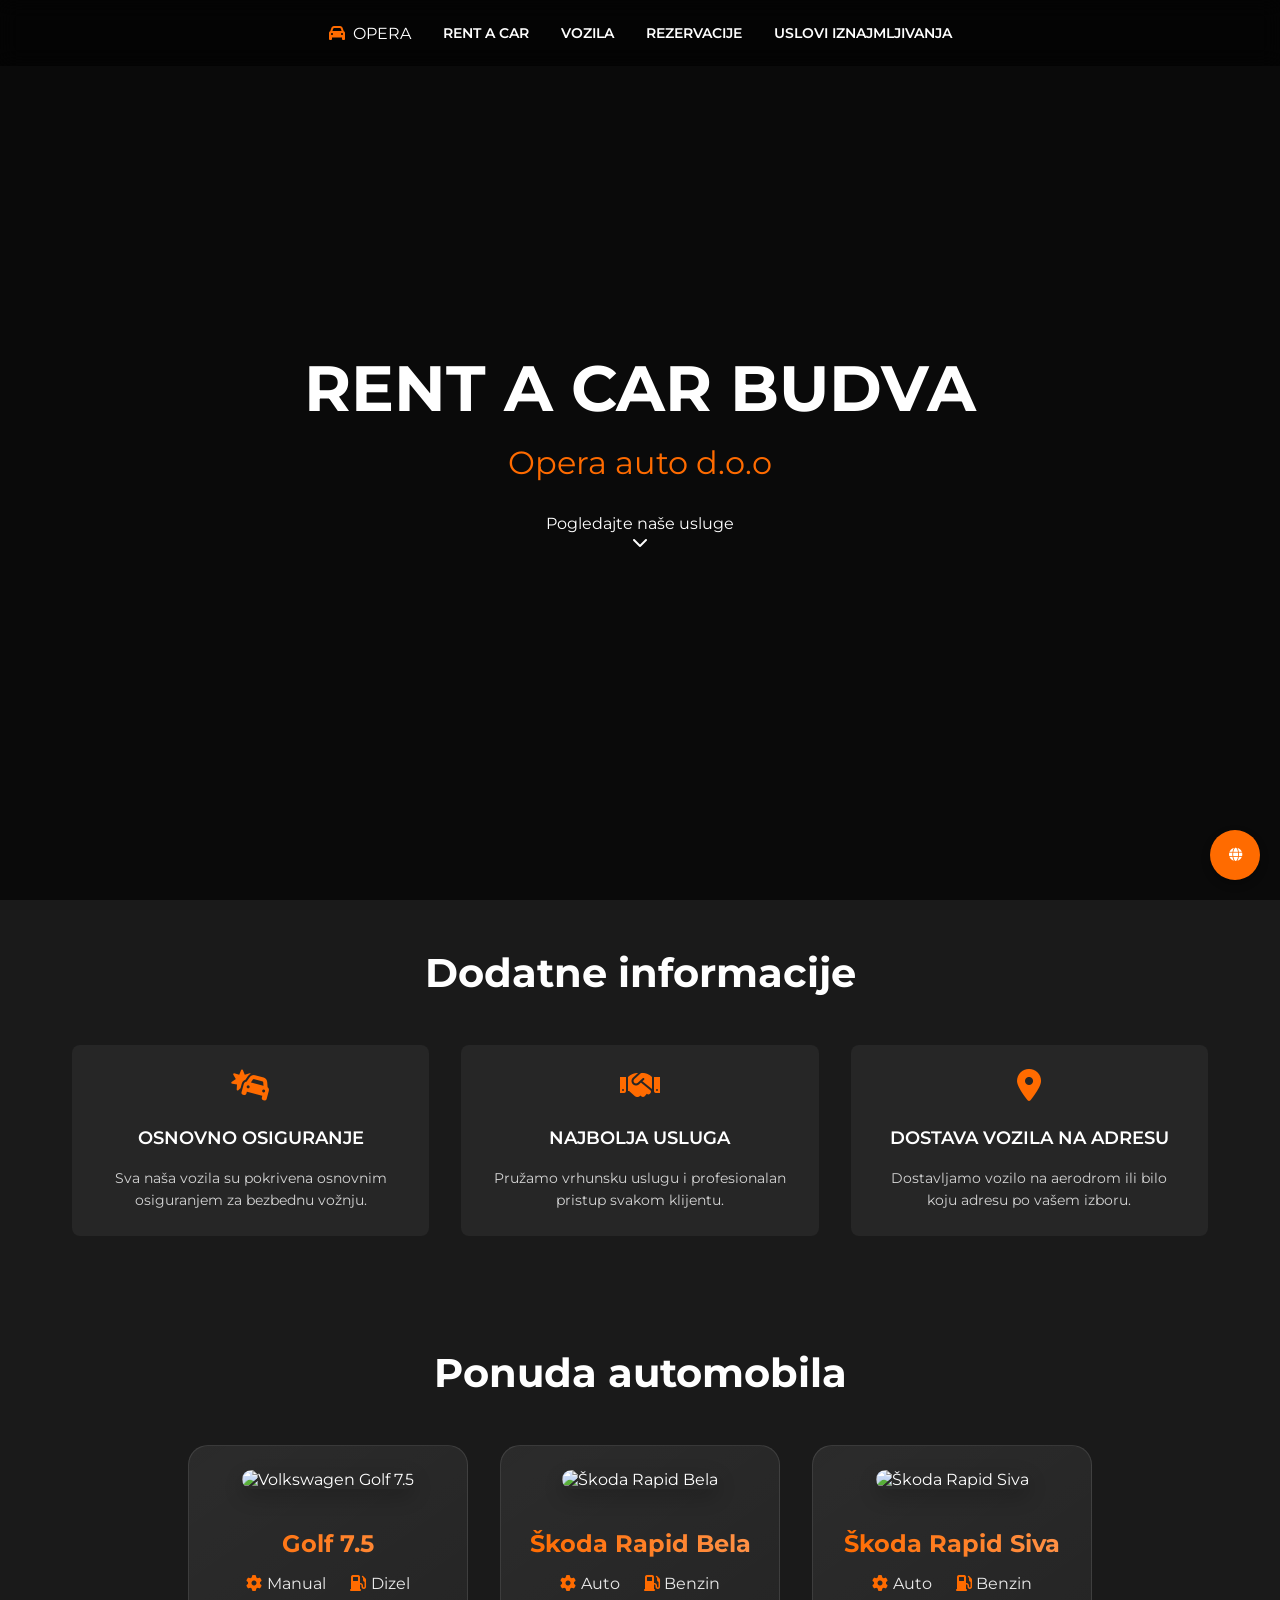
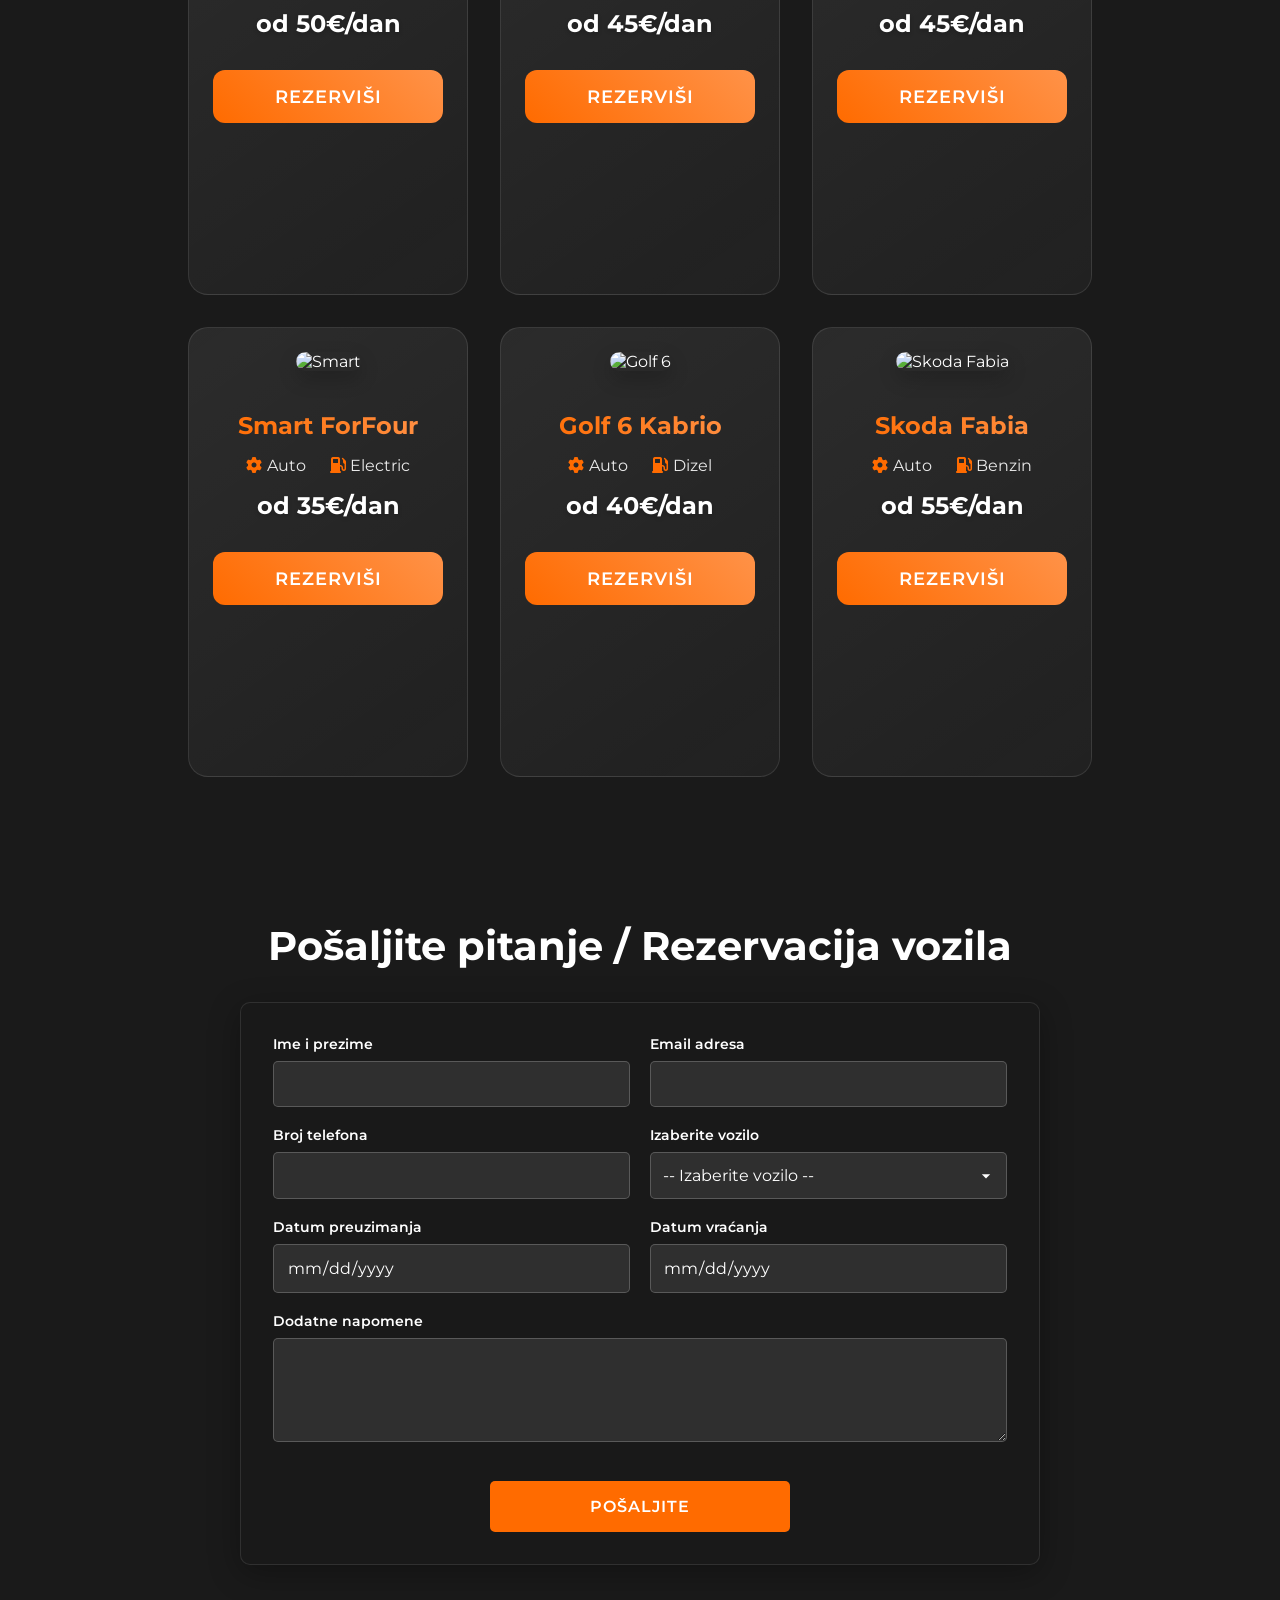
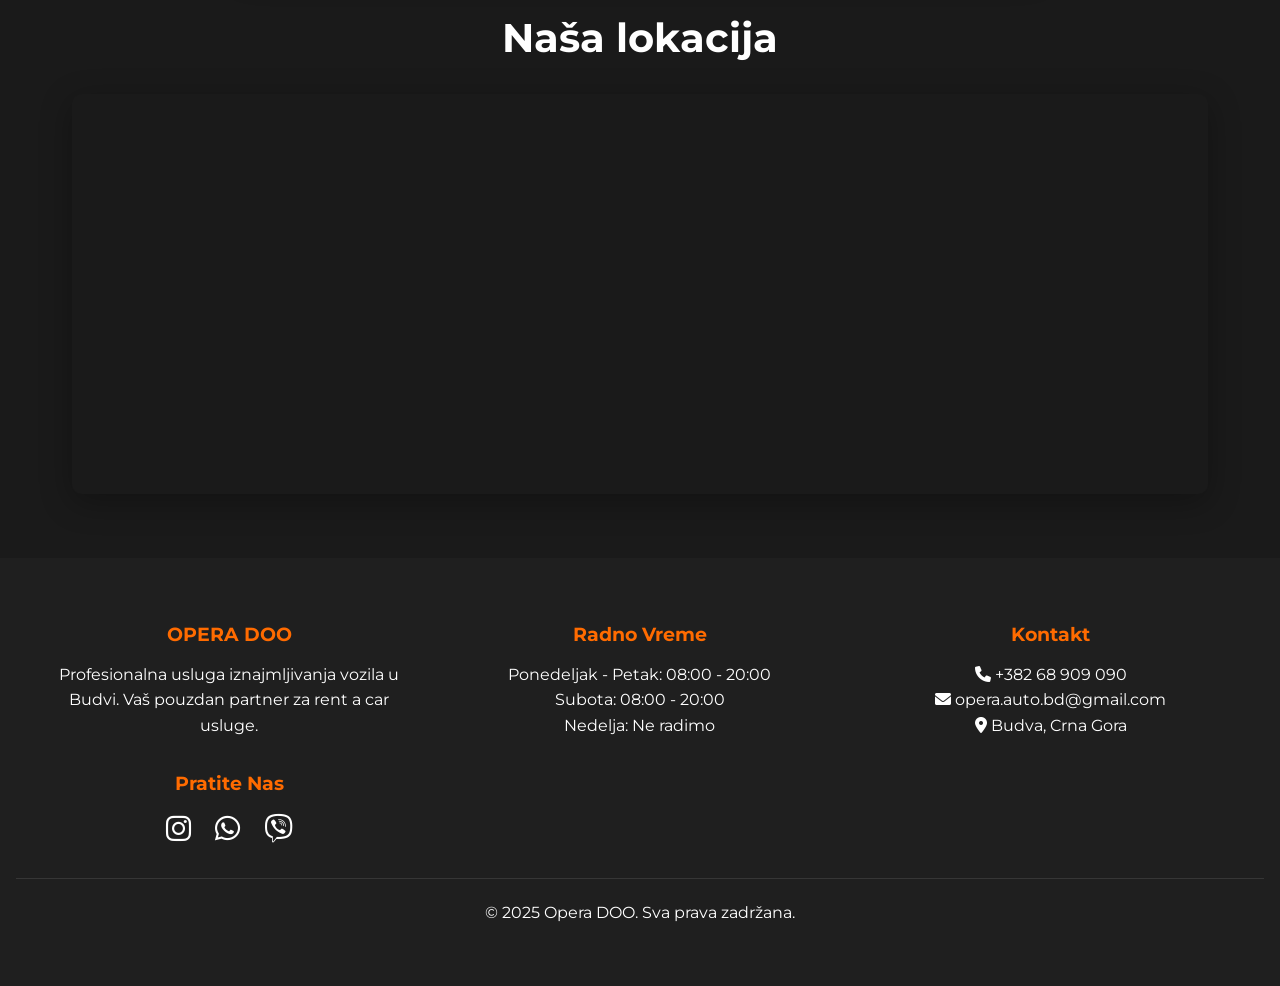
==== index.html @ 57159f8f "Add files via upload" ====
<!DOCTYPE html>
<html lang="sr">
<head>
    <meta charset="UTF-8">
    <meta name="viewport" content="width=device-width, initial-scale=1.0">
    <title>Rent a Car Budva - Opera Auto DOO</title>
    <link href="https://fonts.googleapis.com/css2?family=Montserrat:wght@400;600;700&display=swap" rel="stylesheet">
    <link rel="stylesheet" href="https://cdnjs.cloudflare.com/ajax/libs/font-awesome/6.0.0/css/all.min.css">
    <link rel="stylesheet" href="style.css">
    <script src="script.js"></script>
    <style>
        .language-switcher {
            position: fixed;
            bottom: 20px;
            right: 20px;
            z-index: 1000;
            background-color: var(--primary-color);
            color: white;
            border: none;
            border-radius: 50%;
            width: 50px;
            height: 50px;
            display: flex;
            justify-content: center;
            align-items: center;
            cursor: pointer;
            box-shadow: 0 4px 8px rgba(0, 0, 0, 0.3);
            transition: all 0.3s ease;
        }
        
        .language-switcher:hover {
            transform: scale(1.1);
            background-color: #ff8c00;
        }
    </style>
</head>
<body>
    <header>
        <nav>
            <button class="menu-btn" onclick="toggleMenu()">
                <i class="fas fa-bars"></i>
            </button>
            <div class="logo">
                <i class="fas fa-car"></i>
                <span>OPERA</span>
            </div>
            <div class="nav-links">
                <a href="#home" onclick="closeMenu()">RENT A CAR</a>
                <a href="#vehicles" onclick="closeMenu()">VOZILA</a>
                <a href="#reserve" onclick="closeMenu()">REZERVACIJE</a>
                <a href="uslovi.html" onclick="closeMenu()">USLOVI IZNAJMLJIVANJA</a>
  
                </div>
            </div>

        </nav>
    </header>

    <section class="hero" id="home">
        <div class="hero-content">
            <h1>RENT A CAR BUDVA</h1>
            <div class="company-name">Opera auto d.o.o</div>
            <div class="scroll-down">
                Pogledajte naše usluge
                <br>
                <i class="fas fa-chevron-down"></i>
            </div>
        </div>
    </section>

    <section class="services">
        <h2 class="section-title" style="color: var(--text-light)">Dodatne informacije
        </h2>
        <div class="services-grid">
            <div class="service-card">
                <i class="fas fa-car-crash"></i>
                <h3>Osnovno osiguranje</h3>
                <p>Sva naša vozila su pokrivena osnovnim osiguranjem za bezbednu vožnju.</p>
            </div>
            <div class="service-card">
                <i class="fas fa-handshake"></i>
                <h3>Najbolja usluga</h3>
                <p>Pružamo vrhunsku uslugu i profesionalan pristup svakom klijentu.</p>
            </div>
            <div class="service-card">
                <i class="fas fa-map-marker-alt"></i>
                <h3>Dostava vozila na adresu</h3>
                <p>Dostavljamo vozilo na aerodrom ili bilo koju adresu po vašem izboru.</p>
            </div>
        </div>
    </section>

    <section class="vehicles" id="vehicles">
        <h2 class="section-title" style="color: var(--text-light)">Ponuda automobila</h2>
        <div class="vehicles-grid">
            <div class="vehicle-card">
                <img src="https://i.ibb.co/8D1HxGc1/golf8.jpg" alt="Volkswagen Golf 7.5">
                <h3 class="vehicle-name">Golf 7.5</h3>
                <div class="vehicle-features">
                    <span><i class="fas fa-cog"></i> Manual</span>
                    <span><i class="fas fa-gas-pump"></i> Dizel</span>

                    
                </div>
                <div class="vehicle-price" style="color: white;">od 50€/dan</div>
                <button class="book-btn" onclick="scrollToReserve('golf7.5')">Rezerviši</button>
            </div>
            <div class="vehicle-card">
                <img src="https://i.ibb.co/BHzBR7Bv/skoda-bela.png" alt="Škoda Rapid Bela">
                <h3 class="vehicle-name">Škoda Rapid Bela</h3>
                <div class="vehicle-features">
                    <span><i class="fas fa-cog"></i> Auto</span>
                    <span><i class="fas fa-gas-pump"></i> Benzin</span>
                </div>
                <div class="vehicle-price" style="color: white;">od 45€/dan</div>
                <button class="book-btn" onclick="scrollToReserve('skoda-rapid-bela')">Rezerviši</button>
            </div>
            <div class="vehicle-card">
                <img src="https://i.ibb.co/yBQSq7Pt/skoda-siva.jpg" alt="Škoda Rapid Siva">
                <h3 class="vehicle-name">Škoda Rapid Siva</h3>
                <div class="vehicle-features">
                    <span><i class="fas fa-cog"></i> Auto</span>
                    <span><i class="fas fa-gas-pump"></i> Benzin</span>
                </div>
                <div class="vehicle-price" style="color: white;">od 45€/dan</div>
                <button class="book-btn" onclick="scrollToReserve('skoda-rapid-siva')">Rezerviši</button>
            </div>
            <div class="vehicle-card">
                <img src="https://i.ibb.co/FLKcn4cT/smart-plavi.jpg" alt="Smart">
                <h3 class="vehicle-name">Smart ForFour</h3>
                <div class="vehicle-features">
                    <span><i class="fas fa-cog"></i> Auto</span>
                    <span><i class="fas fa-gas-pump"></i> Electric</span>
                </div>
                <div class="vehicle-price" style="color: white;">od 35€/dan</div>
                <button class="book-btn" onclick="scrollToReserve('smart-forfour')">Rezerviši</button>
            </div>
            <div class="vehicle-card">
                <img src="https://i.ibb.co/mrywtMfL/29701-EFE-5-EA9-49-A6-95-DA-6226-F77-B6-BCF-2.jpg"" alt="Golf 6">
                <h3 class="vehicle-name">Golf 6 Kabrio</h3>
                <div class="vehicle-features">
                    <span><i class="fas fa-cog"></i> Auto</span>
                    <span><i class="fas fa-gas-pump"></i> Dizel</span>
                </div>
                <div class="vehicle-price" style="color: white;">od 40€/dan</div>
                <button class="book-btn" onclick="scrollToReserve('auto-5')">Rezerviši</button>
            </div>
            <div class="vehicle-card">
                <img src="https://i.ibb.co/XkSRbnnz/587-ABCD7-EFEA-4-B5-B-8-E64-7630395-A4-D55.jpg" alt="Skoda Fabia ">
                <h3 class="vehicle-name">Skoda Fabia</h3>
                <div class="vehicle-features">
                    <span><i class="fas fa-cog"></i> Auto</span>
                    <span><i class="fas fa-gas-pump"></i> Benzin</span>
                </div>
                <div class="vehicle-price" style="color: white;">od 55€/dan</div>
                <button class="book-btn" onclick="scrollToReserve('auto-6')">Rezerviši</button>
            </div>
        </div>
    </section>

    <section class="contact-form" id="reserve">
        <h2 class="section-title" style="color: var(--text-light)">Pošaljite pitanje / Rezervacija vozila</h2>
        <div class="form-container">
            <form action="#" method="POST">
                <div class="form-group">
                    <label for="name">Ime i prezime</label>
                    <input type="text" id="name" name="name" required>
                </div>
                <div class="form-group">
                    <label for="email">Email adresa</label>
                    <input type="email" id="email" name="email" required>
                </div>
                <div class="form-group">
                    <label for="phone">Broj telefona</label>
                    <input type="tel" id="phone" name="phone" required>
                </div>
                <div class="form-group">
                    <label for="car-model">Izaberite vozilo</label>
                    <select id="car-model" name="car-model" required>
                        <option value="">-- Izaberite vozilo --</option>
                        <option value="golf7.5">Golf 7.5</option>
                        <option value="skoda-rapid-bela">Škoda Rapid Bela</option>
                        <option value="skoda-rapid-siva">Škoda Rapid Siva</option>
                        <option value="smart-forfour">Smart ForFour</option>
                        <option value="auto-5">Golf 6 Cabrio</option>
                        <option value="auto-6">Skoda Fabia</option>
                    </select>
                </div>
                <div class="form-group">
                    <label for="pickup-date">Datum preuzimanja</label>
                    <input type="date" id="pickup-date" name="pickup-date" required>
                </div>
                <div class="form-group">
                    <label for="return-date">Datum vraćanja</label>
                    <input type="date" id="return-date" name="return-date" required>
                </div>
                <div class="form-group">
                    <label for="message">Dodatne napomene</label>
                    <textarea id="message" name="message" rows="4"></textarea>
                </div>
                <button type="submit" class="submit-btn">Pošaljite</button>
            </form>
        </div>
    </section>

    </div>
    <section class="map-section">
        <h2 class="section-title" style="color: var(--text-light)">Naša lokacija</h2>
        <div class="map-container" style="width: 100%; height: 400px; margin: 0 auto; max-width: 1200px; padding: 0 2rem;">
            <iframe 
                src="https://www.google.com/maps/embed?pb=!1m18!1m12!1m3!1d2944.4475076862387!2d18.805945076537818!3d42.29269741725884!2m3!1f0!2f0!3f0!3m2!1i1024!2i768!4f13.1!3m3!1m2!1s0x134dd6c5c3e2e837%3A0x2a279b856b545c96!2sHotel%20Opera%20Jaz!5e0!3m2!1sen!2s!4v1689524547775!5m2!1sen!2s&markers=color:red%7C42.29269741725884,18.805945076537818"
                width="100%" 
                height="100%" 
                style="border:0; border-radius: 10px; box-shadow: 0 8px 32px rgba(0, 0, 0, 0.3);" 
                allowfullscreen="" 
                loading="lazy" 
                referrerpolicy="no-referrer-when-downgrade">
            </iframe>
        </div>
    </section>

    <footer style="background: #1f1f1f; padding: 4rem 1rem; margin-top: 4rem;">
        <div style="max-width: 1200px; margin: 0 auto; display: grid; grid-template-columns: repeat(auto-fit, minmax(280px, 1fr)); gap: 2rem; text-align: center;">
            <div class="footer-section">
                <h3 style="color: var(--primary-color); margin-bottom: 1rem; font-size: 1.2rem;">OPERA DOO</h3>
                <p style="color: var(--text-light); line-height: 1.6;">
                    Profesionalna usluga iznajmljivanja vozila u Budvi. Vaš pouzdan partner za rent a car usluge.
                </p>
            </div>

            <div class="footer-section">
                <h3 style="color: var(--primary-color); margin-bottom: 1rem; font-size: 1.2rem;">Radno Vreme</h3>
                <p style="color: var(--text-light); line-height: 1.6;">
                    Ponedeljak - Petak: 08:00 - 20:00<br>
                    Subota: 08:00 - 20:00<br>
                    Nedelja: Ne radimo
                </p>
            </div>

            <div class="footer-section">
                <h3 style="color: var(--primary-color); margin-bottom: 1rem; font-size: 1.2rem;">Kontakt</h3>
                <p style="color: var(--text-light); line-height: 1.6;">
                    <i class="fas fa-phone"></i> <a href="tel:+38268909090" style="color: var(--text-light); text-decoration: none;">+382 68 909 090</a><br>
                    <i class="fas fa-envelope"></i> <a href="mailto:opera.auto.bd@gmail.com" style="color: var(--text-light); text-decoration: none;">opera.auto.bd@gmail.com</a><br>
                    <i class="fas fa-map-marker-alt"></i> Budva, Crna Gora
                </p>
            </div>

            <div class="footer-section">
                <h3 style="color: var(--primary-color); margin-bottom: 1rem; font-size: 1.2rem;">Pratite Nas</h3>
                <div style="display: flex; gap: 1.5rem; justify-content: center; align-items: center;">
                    <a href="https://www.instagram.com/opera.auto.bd/" target="_blank" style="color: var(--text-light); font-size: 1.8rem; transition: color 0.3s ease;"><i class="fab fa-instagram"></i></a>
                    <a href="https://wa.me/38268909090" target="_blank" style="color: var(--text-light); font-size: 1.8rem; transition: color 0.3s ease;"><i class="fab fa-whatsapp"></i></a>
                    <a href="viber://chat?number=+38268909090" style="color: var(--text-light); font-size: 1.8rem; transition: color 0.3s ease;"><i class="fab fa-viber"></i></a>
                </div>
            </div>
        </div>
        <div style="text-align: center; margin-top: 2rem; padding-top: 1.5rem; border-top: 1px solid rgba(255,255,255,0.1); color: var(--text-light);">
            <p>&copy; 2025 Opera DOO. Sva prava zadržana.</p>
        </div>
    </footer>

    <!-- Dugme za promenu jezika -->
    <div class="language-container">
        <button class="language-switcher" onclick="toggleLanguageMenu()">
            <i class="fas fa-globe"></i>
        </button>
        <div class="language-menu" id="languageMenu">
            <a href="#" onclick="changeLanguage('sr')">Srpski</a>
            <a href="#" onclick="changeLanguage('en')">English</a>
            <a href="#" onclick="changeLanguage('ru')">Russian</a>
        </div>
    </div>
  
    <script>
        function toggleLanguageMenu() {
            const menu = document.getElementById('languageMenu');
            menu.style.display = menu.style.display === 'flex' ? 'none' : 'flex';
        }
    </script>

</body>
</html>
---- style.css ----
:root {
    --primary-color: #ff6b00;
    --primary-blue: #ff6b00;
    --dark-bg: #1a1a1a;
    --text-light: #ffffff;
    --glass-overlay: rgba(0, 0, 0, 0.6);
    --scroll-behavior: smooth;
}


@keyframes fadeIn {
    from { opacity: 0; transform: translateY(-10px); }
    to { opacity: 1; transform: translateY(0); }
}

* {
    margin: 0;
    padding: 0;
    box-sizing: border-box;
    font-family: 'Montserrat', sans-serif;
    scroll-behavior: smooth;
}

html {
    scroll-behavior: smooth;
}

body {
    background-color: var(--dark-bg);
    color: var(--text-light);
}

/* Header & Navigation */
header {
    position: fixed;
    width: 100%;
    top: 0;
    z-index: 1000;
    background: var(--glass-overlay);
    backdrop-filter: blur(10px);
    padding: 1rem;
}

nav {
    display: flex;
    justify-content: center;
    align-items: center;
    max-width: 1200px;
    margin: 0 auto;
    flex-wrap: wrap;
}

.logo {
    display: flex;
    align-items: center;
    gap: 0.5rem;
    margin-right: 2rem;
}

.logo i {
    color: var(--primary-color);
}

.nav-links {
    display: flex;
    gap: 2rem;
    justify-content: center;
    align-items: center;
}

.nav-links a {
    color: var(--text-light);
    text-decoration: none;
    font-weight: 600;
    white-space: nowrap;
    padding: 0.5rem 0;
    position: relative;
    transition: color 0.3s ease;
    cursor: pointer;
    font-size: 0.9rem;
}

.nav-links a:hover {
    color: var(--primary-color);
}

.nav-links a::after {
    content: '';
    position: absolute;
    width: 0;
    height: 2px;
    bottom: 0;
    left: 0;
    background-color: var(--primary-color);
    transition: width 0.3s ease;
}

.nav-links a:hover::after {
    width: 100%;
}

.menu-btn {
    display: none;
    cursor: pointer;
    font-size: 1.5rem;
    color: var(--text-light);
}

.reserve-btn {
    background: var(--primary-color);
    padding: 0.5rem 1rem;
    border-radius: 8px;
    border: 2px solid var(--primary-color);
    font-size: 0.9rem;
    margin-left: 2rem;
}

@media (max-width: 768px) {
    .contact-phone {
        margin-top: -15px;
        margin-right: 50px;
    }
}

/* Hero Section */
.hero {
    height: 100vh;
    position: relative;
    display: flex;
    align-items: center;
    justify-content: center;
    text-align: center;
    scroll-margin-top: 80px;
    padding: 1rem;
}

.hero::before {
    content: '';
    position: absolute;
    top: 0;
    left: 0;
    width: 100%;
    height: 100%;
    background: url('https://i.ibb.co/jvTYNx9N/operahotel.jpg') no-repeat center center;
    background-size: cover;
    filter: blur(5px);
    z-index: -2;
}

.hero::after {
    content: '';
    position: absolute;
    top: 0;
    left: 0;
    width: 100%;
    height: 100%;
    background: var(--glass-overlay);
    z-index: -1;
}

.hero-content {
    position: relative;
    z-index: 1;
    padding: 1rem;
}

.hero h1 {
    font-size: clamp(2rem, 5vw, 4rem);
    margin-bottom: 1rem;
}

.company-name {
    color: var(--primary-color);
    font-size: clamp(1.5rem, 4vw, 2rem);
    margin-bottom: 2rem;
}

.scroll-down {
    margin-top: 2rem;
}

/* Services Section */
.services {
    padding: 3rem 1rem;
    max-width: 1200px;
    margin: 0 auto;
    background: var(--dark-bg);
    scroll-margin-top: 80px;
}

.section-title {
    text-align: center;
    font-size: clamp(1.8rem, 4vw, 2.5rem);
    margin-bottom: 2rem;
    color: var(--primary-color);
}

.services-grid {
    display: grid;
    grid-template-columns: repeat(auto-fit, minmax(250px, 1fr));
    gap: 2rem;
    padding: 1rem;
}

.service-card {
    text-align: center;
    padding: 1.5rem;
    background: rgba(255, 255, 255, 0.05);
    border-radius: 8px;
    display: flex;
    flex-direction: column;
    align-items: center;
    gap: 0.8rem;
    transition: transform 0.3s ease;
}

.service-card:hover {
    transform: translateY(-5px);
}

.service-card i {
    font-size: 2rem;
    color: var(--primary-color);
    margin-bottom: 0.8rem;
}

.service-card h3 {
    font-size: 1.1rem;
    margin-bottom: 0.5rem;
    text-transform: uppercase;
    font-weight: 600;
    color: var(--text-light);
}

.service-card p {
    font-size: 0.9rem;
    line-height: 1.5;
    color: var(--text-light);
    opacity: 0.8;
}

/* Vehicles Section */
.vehicles {
    padding: 3rem 1rem;
    max-width: 1400px;
    margin: 0 auto;
    scroll-margin-top: 80px;
    overflow: hidden;
}

.vehicles-grid {
    display: grid;
    grid-template-columns: repeat(3, 280px);
    grid-template-rows: repeat(3, auto);
    gap: 2rem;
    padding: 1rem 0;
    justify-content: center;
}

.vehicle-card {
    background: linear-gradient(145deg, rgba(255, 255, 255, 0.08), rgba(255, 255, 255, 0.03));
    border: 1px solid rgba(255, 255, 255, 0.1);
    border-radius: 20px;
    padding: 1.5rem;
    text-align: center;
    transition: all 0.4s cubic-bezier(0.175, 0.885, 0.32, 1.275);
    position: relative;
    overflow: hidden;
    min-height: 450px;
    width: 280px;
}

.vehicle-card::before {
    content: '';
    position: absolute;
    top: 0;
    left: 0;
    width: 100%;
    height: 100%;
    background: linear-gradient(45deg, transparent, rgba(255, 107, 0, 0.1));
    opacity: 0;
    transition: opacity 0.3s ease;
}

.vehicle-card:hover {
    transform: translateY(-5px) scale(1.01);
    box-shadow: 0 10px 20px rgba(0, 0, 0, 0.4);
}

.vehicle-card:hover::before {
    opacity: 1;
}

.vehicle-card img {
    width: 100%;
    height: 200px;
    object-fit: cover;
    border-radius: 15px;
    margin-bottom: 1.5rem;
    box-shadow: 0 8px 20px rgba(0, 0, 0, 0.2);
    transition: transform 0.4s ease;
}

.vehicle-card:hover img {
    transform: scale(1.03);
}

.vehicle-name {
    font-size: 1.5rem;
    font-weight: 700;
    margin: 1rem 0;
    background: linear-gradient(to right, var(--primary-color), #ff9248);
    -webkit-background-clip: text;
    -webkit-text-fill-color: transparent;
}

.vehicle-features {
    display: flex;
    justify-content: center;
    gap: 1.5rem;
    margin: 1rem 0;
    font-size: 1rem;
    color: rgba(255, 255, 255, 0.9);
    flex-wrap: wrap;
}

.vehicle-features span {
    display: flex;
    align-items: center;
    gap: 0.3rem;
}

.vehicle-features i {
    color: var(--primary-color);
}

.vehicle-price {
    font-size: 1.5rem;
    font-weight: 700;
    margin: 1rem 0;
    color: var(--text-light);
    text-shadow: 0 2px 4px rgba(0, 0, 0, 0.2);
}

.book-btn {
    background: linear-gradient(45deg, var(--primary-color), #ff9248);
    color: var(--text-light);
    border: none;
    padding: 1rem 1.5rem;
    border-radius: 12px;
    font-size: 1.1rem;
    font-weight: 600;
    cursor: pointer;
    transition: all 0.3s ease;
    text-transform: uppercase;
    letter-spacing: 1px;
    width: 100%;
    margin-top: 1rem;
    position: relative;
    overflow: hidden;
}

.book-btn::before {
    content: '';
    position: absolute;
    top: 0;
    left: -100%;
    width: 100%;
    height: 100%;
    background: linear-gradient(90deg, transparent, rgba(255, 255, 255, 0.2), transparent);
    transition: 0.5s;
}

.book-btn:hover::before {
    left: 100%;
}

.book-btn:hover {
    transform: translateY(-2px);
    box-shadow: 0 5px 15px rgba(255, 107, 0, 0.3);
}

/* Animations */
@keyframes bounce {
    0%, 20%, 50%, 80%, 100% {
        transform: translateY(0);
    }
    40% {
        transform: translateY(-20px);
    }
    60% {
        transform: translateY(-10px);
    }
}

/* Responsive Design */
@media (max-width: 768px) {
    header {
        padding: 0.8rem;
    }

    nav {
        position: relative;
    }

    .menu-btn {
        display: block;
        z-index: 1001;
    }

    .nav-links {
        position: fixed;
        top: 0;
        left: -100%;
        height: 100vh;
        width: 100%;
        background: var(--glass-overlay);
        backdrop-filter: blur(10px);
        flex-direction: column;
        justify-content: center;
        align-items: center;
        transition: 0.3s ease-in-out;
        padding: 2rem;
    }

    .nav-links.active {
        left: 0;
    }

    .contact-phone {
        text-align: center;
        margin-top: 0.5rem;
    }

    .hero h1 {
        font-size: 2rem;
    }

    .company-name {
        font-size: 1.5rem;
    }

    .services-grid {
        grid-template-columns: 1fr;
        gap: 1.5rem;
    }

    .service-card {
        padding: 1rem;
    }

    .vehicles-grid {
        display: flex;
        overflow-x: auto;
        scroll-snap-type: x mandatory;
        gap: 1rem;
        padding-bottom: 1rem;
        -webkit-overflow-scrolling: touch;
    }

    .vehicle-card {
        flex: 0 0 280px;
        scroll-snap-align: start;
        min-height: auto;
        padding: 1rem;
    }

    .vehicle-features {
        gap: 1rem;
    }

    /* Hide scrollbar but keep functionality */
    .vehicles-grid::-webkit-scrollbar {
        display: none;
    }
    
    .vehicles-grid {
        -ms-overflow-style: none;
        scrollbar-width: none;
    }
}

/* Contact Form Styling */
.contact-form {
    padding: 3rem 1rem;
    background-color: var(--dark-bg);
    display: flex;
    flex-direction: column;
    align-items: center;
    scroll-margin-top: 80px;
}

.form-container {
    max-width: 800px;
    width: 100%;
    margin: 0 auto;
    background: rgba(26, 26, 26, 0.8);
    border-radius: 10px;
    padding: 1.5rem;
    box-shadow: 0 8px 32px rgba(0, 0, 0, 0.3);
    backdrop-filter: blur(10px);
    border: 1px solid rgba(255, 255, 255, 0.1);
}

.form-group {
    margin-bottom: 1.2rem;
    width: 100%;
}

.form-group label {
    display: block;
    margin-bottom: 0.5rem;
    font-weight: 600;
    color: var(--text-light);
    font-size: 0.9rem;
}

.form-group input,
.form-group select,
.form-group textarea {
    width: 100%;
    padding: 0.8rem;
    border-radius: 5px;
    border: 1px solid rgba(255, 255, 255, 0.2);
    background-color: rgba(255, 255, 255, 0.1);
    color: var(--text-light);
    font-size: 1rem;
    transition: all 0.3s ease;
}

.form-group input:focus,
.form-group select:focus,
.form-group textarea:focus {
    outline: none;
    border-color: var(--primary-color);
    box-shadow: 0 0 0 2px rgba(255, 107, 0, 0.3);
}

.form-group textarea {
    resize: vertical;
    min-height: 100px;
}

.submit-btn {
    background-color: var(--primary-color);
    color: white;
    border: none;
    padding: 1rem 1.5rem;
    font-size: 1rem;
    font-weight: 600;
    border-radius: 5px;
    cursor: pointer;
    transition: all 0.3s ease;
    width: 100%;
    max-width: 300px;
    margin: 1rem auto 0;
    text-transform: uppercase;
    letter-spacing: 1px;
    display: block;
    text-align: center;
}

.submit-btn:hover {
    background-color: #e05a00;
    transform: translateY(-2px);
    box-shadow: 0 5px 15px rgba(255, 107, 0, 0.4);
}

.submit-btn:active {
    transform: translateY(0);
}

/* Date input styling */
input[type="date"] {
    appearance: none;
    -webkit-appearance: none;
    color: var(--text-light);
    font-family: "Montserrat", sans-serif;
}

input[type="date"]::-webkit-calendar-picker-indicator {
    background: transparent;
    color: var(--text-light);
    cursor: pointer;
    position: absolute;
    right: 0;
    top: 0;
    width: 100%;
    height: 100%;
    opacity: 0;
}

/* Select styling */
select {
    appearance: none;
    -webkit-appearance: none;
    background-image: url("data:image/svg+xml;charset=UTF-8,%3csvg xmlns='http://www.w3.org/2000/svg' viewBox='0 0 24 24' fill='white'%3e%3cpath d='M7 10l5 5 5-5z'/%3e%3c/svg%3e");
    background-repeat: no-repeat;
    background-position: right 10px center;
    background-size: 20px;
}

@media (min-width: 768px) {
    .form-container {
        padding: 2rem;
    }

    form {
        display: grid;
        grid-template-columns: repeat(2, 1fr);
        gap: 1.2rem;
    }
    
    .form-group {
        margin: 0;
    }

    .form-group:last-child,
    .form-group:nth-last-child(2) {
        grid-column: 1 / -1;
    }

    .submit-btn {
        grid-column: 1 / -1;
        justify-self: center;
    }
}

/* Mobile form improvements */
@media (max-width: 767px) {
    .form-container {
        padding: 1.5rem;
        border-radius: 15px;
        margin: 0 0.5rem;
    }
    
    .form-group {
        margin-bottom: 1.5rem;
    }
    
    .form-group label {
        font-size: 1rem;
        margin-bottom: 0.7rem;
    }
    
    .form-group input,
    .form-group select,
    .form-group textarea {
        padding: 1rem;
        font-size: 1.1rem;
        border-radius: 10px;
        border-width: 2px;
    }
    
    .form-group input::placeholder,
    .form-group textarea::placeholder {
        opacity: 0.7;
    }
    
    .submit-btn {
        padding: 1.2rem;
        font-size: 1.1rem;
        border-radius: 10px;
        margin-top: 1.5rem;
        width: 100%;
        max-width: none;
        box-shadow: 0 4px 10px rgba(255, 107, 0, 0.3);
    }
    
    .contact-form .section-title {
        font-size: 1.8rem;
        margin-bottom: 1.5rem;
        padding: 0 1rem;
        text-align: center;
    }
    
    /* Improve touch targets for date inputs */
    input[type="date"] {
        position: relative;
        height: 3.2rem;
    }
    
    /* Make select dropdown more visible */
    select {
        background-size: 24px;
        background-position: right 15px center;
    }
}

.menu-btn {
    display: none;
    background: none;
    border: none;
    color: var(--text-light);
    font-size: 1.5rem;
    cursor: pointer;
    position: absolute;
    right: 1rem;
    top: 50%;
    transform: translateY(-50%);
    z-index: 1001;
}

@media (max-width: 768px) {
    .menu-btn {
        display: block;
    }

    .nav-links {
        display: none;
        position: fixed;
        top: 0;
        left: 0;
        width: 100%;
        height: 100vh;
        background: var(--dark-bg);
        flex-direction: column;
        justify-content: center;
        align-items: center;
        z-index: 1000;
    }

    .nav-links.active {
        display: flex;
    }

    .contact-phone {
        color: var(--text-light) !important;
    }
}
.language-container {
    position: fixed;
    bottom: 20px;
    right: 20px;
    z-index: 1000;
}
.language-menu {
    position: absolute;
    bottom: 60px;
    right: 0;
    background-color: var(--glass-overlay);
    backdrop-filter: blur(10px);
    border-radius: 8px;
    padding: 10px;
    opacity: 0;
    visibility: hidden;
    flex-direction: column;
    box-shadow: 0 4px 8px rgba(0, 0, 0, 0.3);
    transition: opacity 0.3s ease, visibility 0.3s ease;
}
.language-container:hover .language-menu {
    opacity: 1;
    visibility: visible;
    display: flex;
}
.language-menu a {
    color: white;
    text-decoration: none;
    padding: 8px 15px;
    display: block;
    transition: all 0.3s ease;
}
.language-menu a:hover {
    background-color: var(--primary-color);
    border-radius: 4px;
}

.language-switcher {
    position: fixed;
    bottom: 20px;
    right: 20px;
    z-index: 1000;
    background-color: var(--primary-color);
    color: white;
    border: none;
    border-radius: 50%;
    width: 50px;
    height: 50px;
    display: flex;
    justify-content: center;
    align-items: center;
    cursor: pointer;
    box-shadow: 0 4px 8px rgba(0, 0, 0, 0.3);
    transition: all 0.3s ease;
}

.language-switcher:hover {
    transform: scale(1.1);
    background-color: #ff8c00;
}
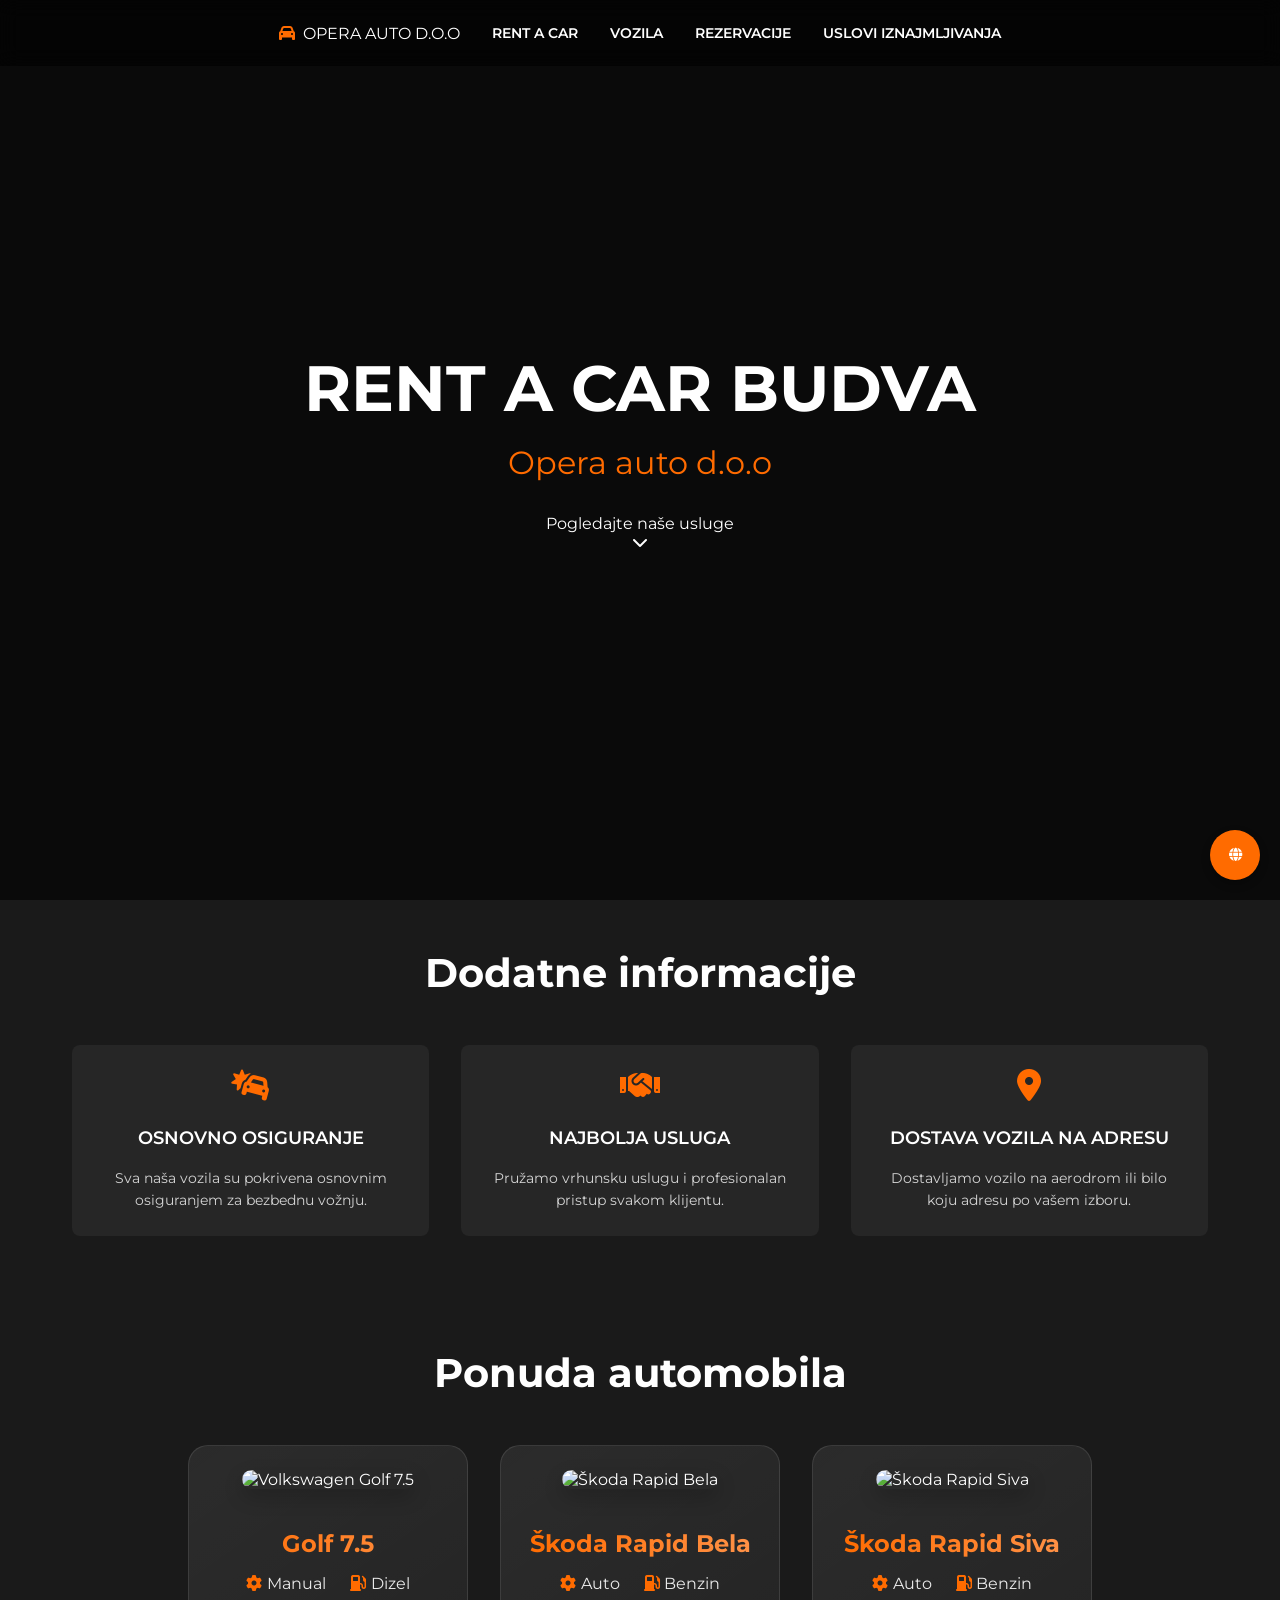
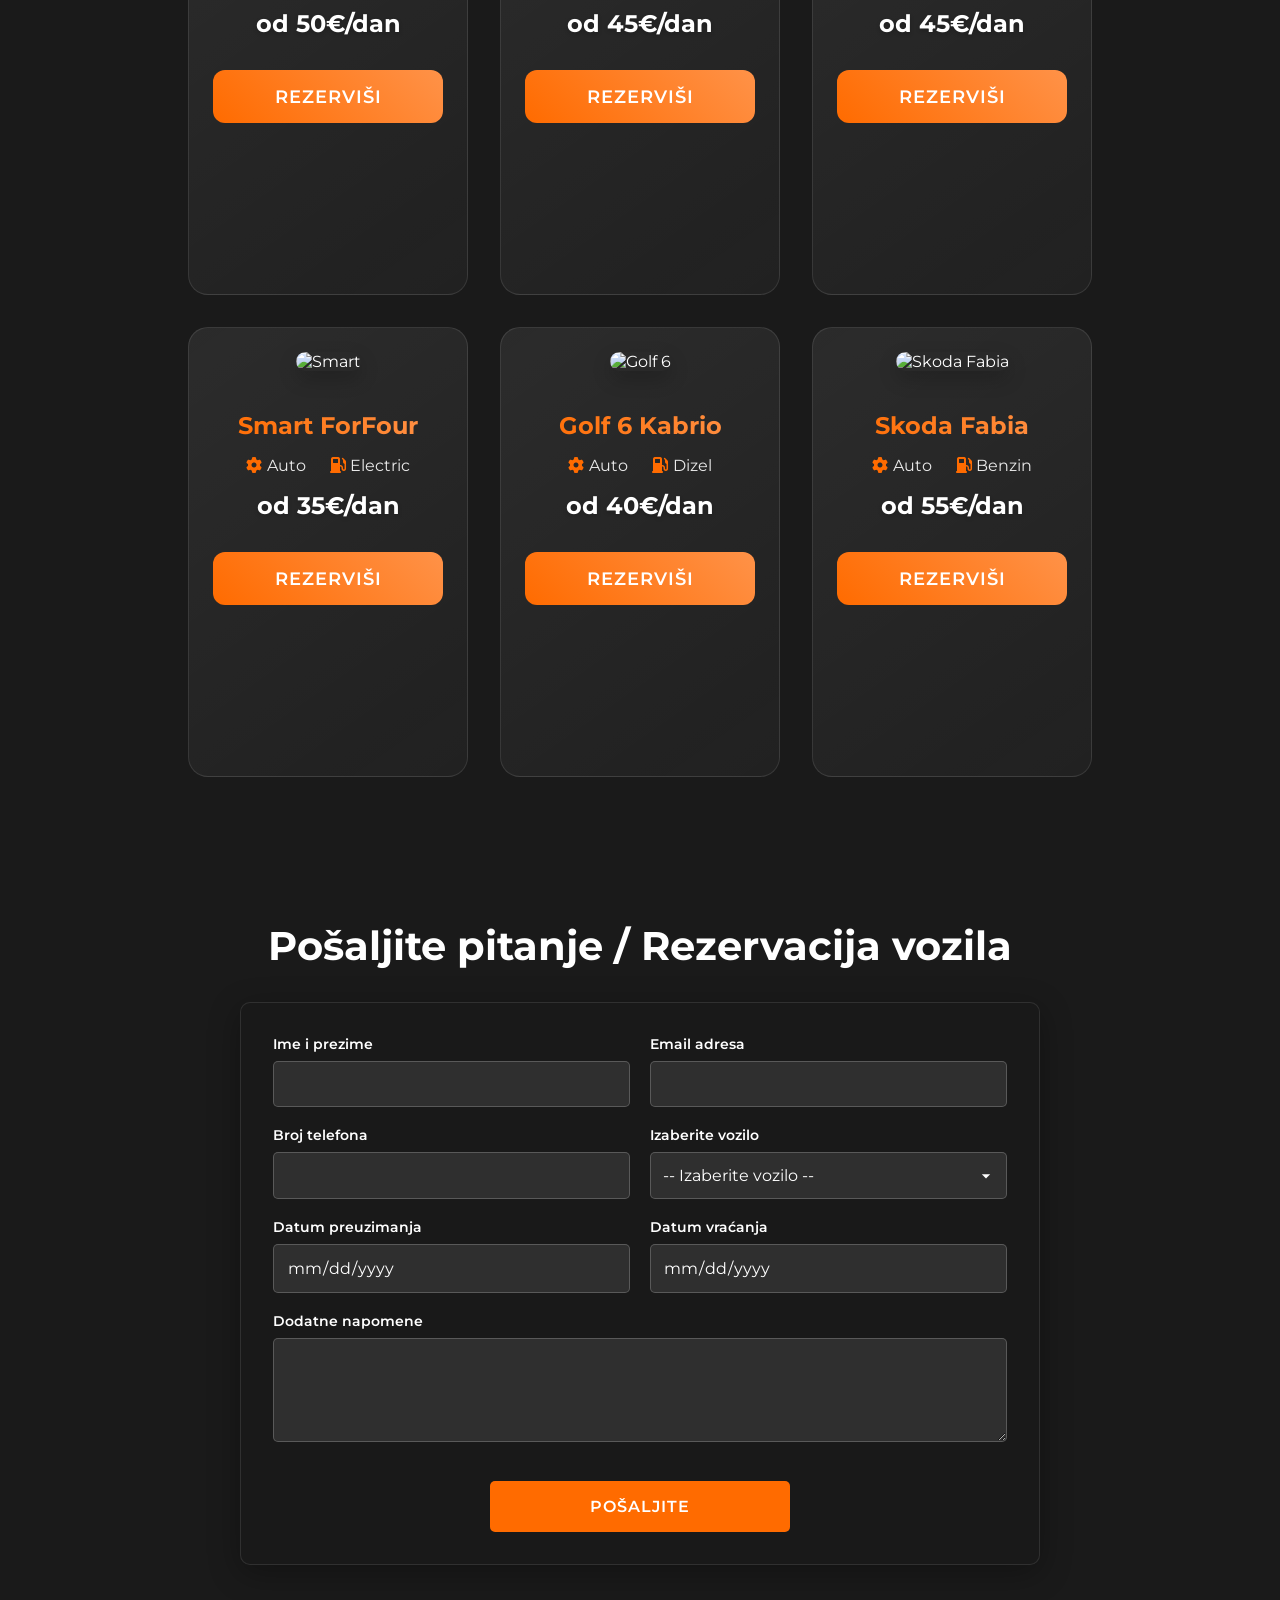
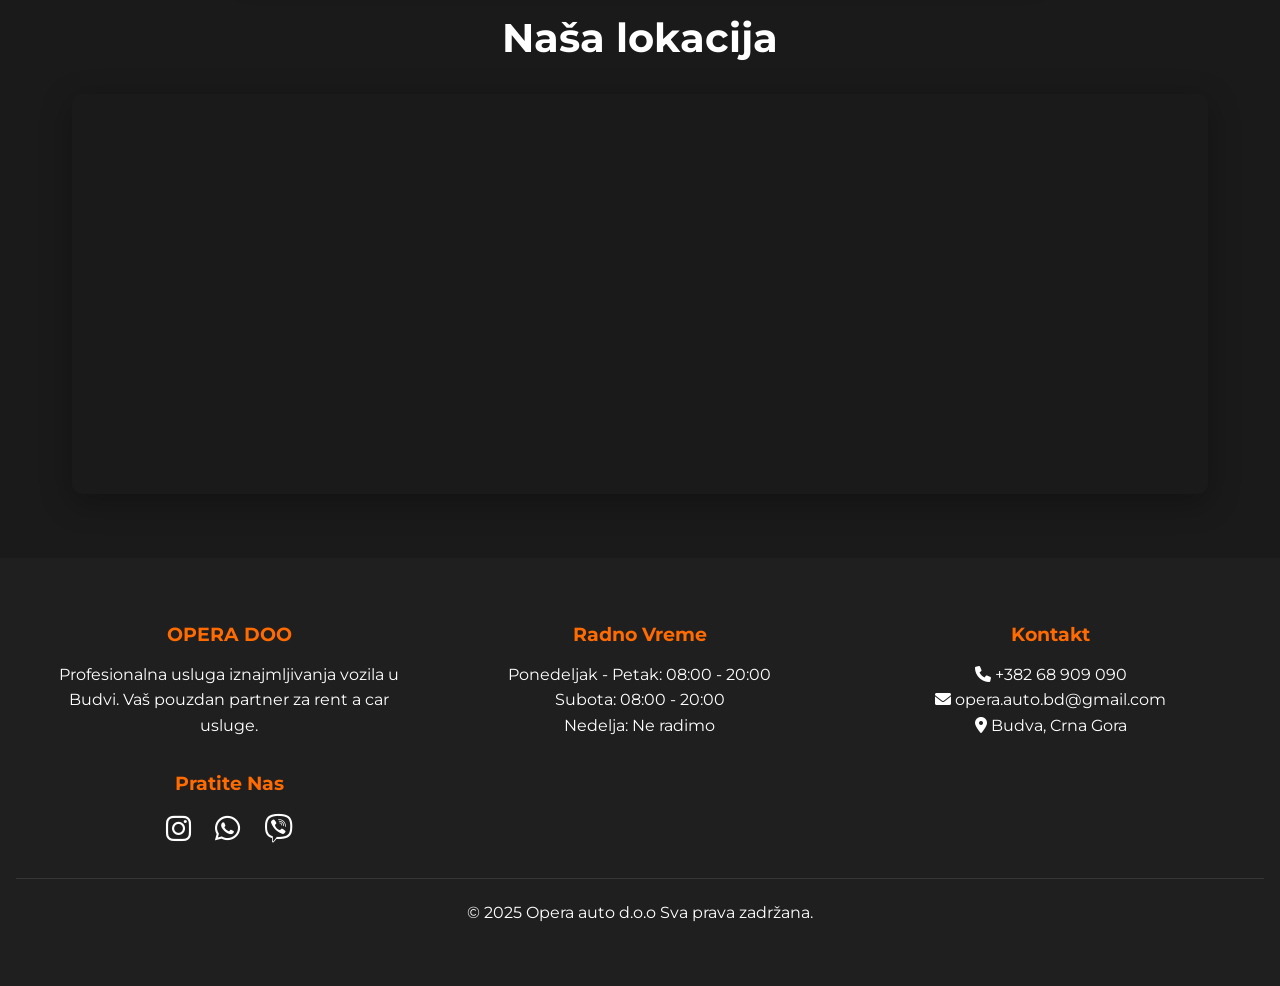
==== commit 69122acc: "Update index.html" ====
--- a/index.html
+++ b/index.html
@@ -42,7 +42,7 @@
             </button>
             <div class="logo">
                 <i class="fas fa-car"></i>
-                <span>OPERA</span>
+                <span>OPERA AUTO D.O.O</span>
             </div>
             <div class="nav-links">
                 <a href="#home" onclick="closeMenu()">RENT A CAR</a>
@@ -256,7 +256,7 @@
             </div>
         </div>
         <div style="text-align: center; margin-top: 2rem; padding-top: 1.5rem; border-top: 1px solid rgba(255,255,255,0.1); color: var(--text-light);">
-            <p>&copy; 2025 Opera DOO. Sva prava zadržana.</p>
+            <p>&copy; 2025 Opera auto d.o.o Sva prava zadržana.</p>
         </div>
     </footer>
 
